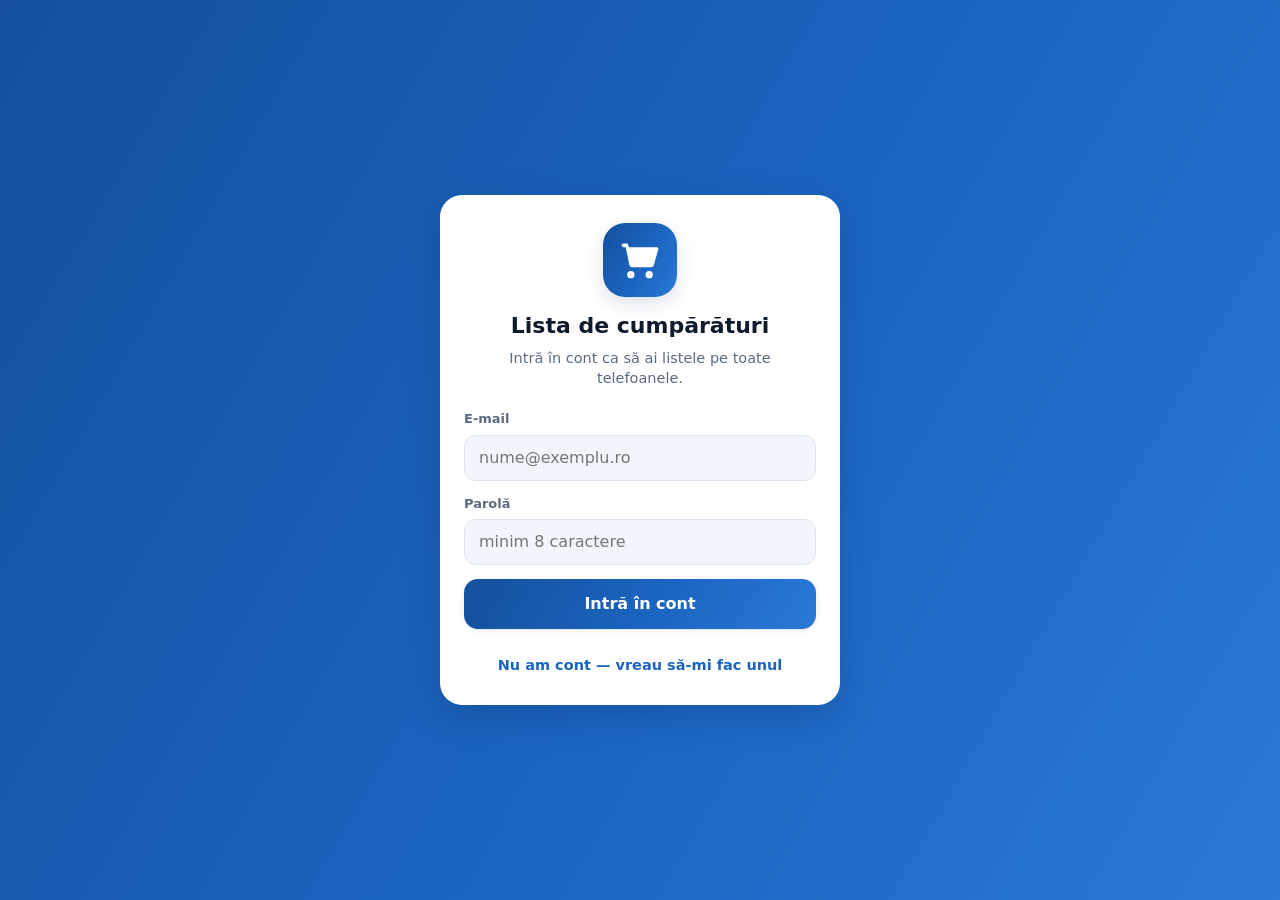
==== app/index.html @ b2708e88 "Aplicatia Lista de cumparaturi (PWA + API PHP) Liste partajate cu cont, cautare globala, undo/redo, " ====
<!DOCTYPE html>
<html lang="ro" data-theme="auto">
<head>
<meta charset="utf-8">
<meta name="viewport" content="width=device-width, initial-scale=1, viewport-fit=cover, maximum-scale=5">
<meta name="theme-color" content="#0D47A1">
<meta name="description" content="Lista de cumparaturi - liste partajate, cautare, undo, functioneaza si offline.">
<title>Lista de cumpărături</title>
<link rel="manifest" href="manifest.webmanifest">
<link rel="icon" href="icons/icon.svg" type="image/svg+xml">
<link rel="apple-touch-icon" href="icons/icon-192.png">
<meta name="apple-mobile-web-app-capable" content="yes">
<meta name="apple-mobile-web-app-status-bar-style" content="black-translucent">
<link rel="stylesheet" href="css/styles.css">
</head>
<body>

<!-- ================= ECRAN AUTENTIFICARE ================= -->
<section id="auth" class="screen auth hidden">
  <div class="auth-card">
    <div class="auth-logo" aria-hidden="true">
      <svg viewBox="0 0 24 24" width="44" height="44"><path fill="currentColor" d="M7 18a2 2 0 1 0 .001 4.001A2 2 0 0 0 7 18zm10 0a2 2 0 1 0 .001 4.001A2 2 0 0 0 17 18zM3 3h2.2l.9 2H21a1 1 0 0 1 .96 1.28l-2.3 8A2 2 0 0 1 17.74 16H8.1a2 2 0 0 1-1.96-1.6L4.2 5H3a1 1 0 0 1 0-2z"/></svg>
    </div>
    <h1>Lista de cumpărături</h1>
    <p class="auth-sub" id="authSub">Intră în cont ca să ai listele pe toate telefoanele.</p>

    <form id="authForm" autocomplete="on">
      <label class="field" id="fieldName" hidden>
        <span>Nume</span>
        <input type="text" id="inName" autocomplete="name" placeholder="Cum te cheamă">
      </label>
      <label class="field">
        <span>E-mail</span>
        <input type="email" id="inEmail" autocomplete="username" required placeholder="nume@exemplu.ro">
      </label>
      <label class="field">
        <span>Parolă</span>
        <input type="password" id="inPass" autocomplete="current-password" required minlength="8" placeholder="minim 8 caractere">
      </label>
      <label class="field" id="fieldCode" hidden>
        <span>Cod de înregistrare</span>
        <input type="text" id="inCode" placeholder="dacă ți s-a cerut unul">
      </label>
      <p class="auth-error" id="authError" hidden></p>
      <button type="submit" class="btn-primary" id="authSubmit">Intră în cont</button>
    </form>

    <button type="button" class="btn-link" id="toggleMode">Nu am cont — vreau să-mi fac unul</button>
  </div>
</section>

<!-- ================= ECRAN LISTE ================= -->
<section id="screenLists" class="screen hidden">
  <header class="appbar">
    <div class="appbar-main">
      <h1 class="appbar-title">Listele mele</h1>
      <div class="appbar-actions">
        <button class="icon-btn" id="btnUndoLists" title="Anulează (Ctrl+Z)" hidden>
          <svg viewBox="0 0 24 24"><path fill="currentColor" d="M12.5 8c-2.65 0-5.05.99-6.9 2.6L2 7v9h9l-3.62-3.62A7.98 7.98 0 0 1 12.5 11c3.54 0 6.55 2.31 7.6 5.5l2.37-.78C21.08 11.53 17.15 8 12.5 8z"/></svg>
        </button>
        <button class="icon-btn" id="btnSearchLists" title="Caută">
          <svg viewBox="0 0 24 24"><path fill="currentColor" d="M15.5 14h-.79l-.28-.27A6.47 6.47 0 0 0 16 9.5 6.5 6.5 0 1 0 9.5 16c1.61 0 3.09-.59 4.23-1.57l.27.28v.79l5 4.99L20.49 19l-4.99-5zm-6 0C7.01 14 5 11.99 5 9.5S7.01 5 9.5 5 14 7.01 14 9.5 11.99 14 9.5 14z"/></svg>
        </button>
        <button class="icon-btn" id="btnMenuLists" title="Meniu">
          <svg viewBox="0 0 24 24"><path fill="currentColor" d="M12 8a2 2 0 1 0 0-4 2 2 0 0 0 0 4zm0 2a2 2 0 1 0 0 4 2 2 0 0 0 0-4zm0 6a2 2 0 1 0 0 4 2 2 0 0 0 0-4z"/></svg>
        </button>
      </div>
    </div>
    <div class="searchbar" id="searchbarLists" hidden>
      <svg viewBox="0 0 24 24" class="search-ico"><path fill="currentColor" d="M15.5 14h-.79l-.28-.27A6.47 6.47 0 0 0 16 9.5 6.5 6.5 0 1 0 9.5 16c1.61 0 3.09-.59 4.23-1.57l.27.28v.79l5 4.99L20.49 19l-4.99-5zm-6 0C7.01 14 5 11.99 5 9.5S7.01 5 9.5 5 14 7.01 14 9.5 11.99 14 9.5 14z"/></svg>
      <input type="search" id="qLists" placeholder="Caută în liste și produse..." autocomplete="off" enterkeyhint="search">
      <button class="icon-btn small" id="btnClearQLists" title="Șterge căutarea">
        <svg viewBox="0 0 24 24"><path fill="currentColor" d="M19 6.41 17.59 5 12 10.59 6.41 5 5 6.41 10.59 12 5 17.59 6.41 19 12 13.41 17.59 19 19 17.59 13.41 12z"/></svg>
      </button>
    </div>
  </header>

  <main class="content" id="listsContent">
    <div id="listsWrap" class="cards"></div>
    <div class="empty" id="listsEmpty" hidden>
      <svg viewBox="0 0 24 24" width="64" height="64"><path fill="currentColor" d="M19 3H5a2 2 0 0 0-2 2v14a2 2 0 0 0 2 2h14a2 2 0 0 0 2-2V5a2 2 0 0 0-2-2zm0 16H5V5h14v14zM7 12h10v2H7v-2zm0-4h10v2H7V8zm0 8h7v2H7v-2z"/></svg>
      <p>Nicio listă încă.<br>Apasă <b>+</b> ca să faci prima listă.</p>
    </div>
    <div id="listsSearchResults" class="search-results" hidden></div>
  </main>

  <button class="fab" id="fabAddList" title="Listă nouă">
    <svg viewBox="0 0 24 24"><path fill="currentColor" d="M19 13h-6v6h-2v-6H5v-2h6V5h2v6h6v2z"/></svg>
  </button>
</section>

<!-- ================= ECRAN ARTICOLE ================= -->
<section id="screenItems" class="screen hidden">
  <header class="appbar">
    <div class="appbar-main">
      <button class="icon-btn" id="btnBack" title="Înapoi">
        <svg viewBox="0 0 24 24"><path fill="currentColor" d="M20 11H7.83l5.59-5.59L12 4l-8 8 8 8 1.41-1.41L7.83 13H20v-2z"/></svg>
      </button>
      <h1 class="appbar-title" id="itemsTitle">Listă</h1>
      <div class="appbar-actions">
        <button class="icon-btn" id="btnUndoItems" title="Anulează (Ctrl+Z)" hidden>
          <svg viewBox="0 0 24 24"><path fill="currentColor" d="M12.5 8c-2.65 0-5.05.99-6.9 2.6L2 7v9h9l-3.62-3.62A7.98 7.98 0 0 1 12.5 11c3.54 0 6.55 2.31 7.6 5.5l2.37-.78C21.08 11.53 17.15 8 12.5 8z"/></svg>
        </button>
        <button class="icon-btn" id="btnSearchItems" title="Caută">
          <svg viewBox="0 0 24 24"><path fill="currentColor" d="M15.5 14h-.79l-.28-.27A6.47 6.47 0 0 0 16 9.5 6.5 6.5 0 1 0 9.5 16c1.61 0 3.09-.59 4.23-1.57l.27.28v.79l5 4.99L20.49 19l-4.99-5zm-6 0C7.01 14 5 11.99 5 9.5S7.01 5 9.5 5 14 7.01 14 9.5 11.99 14 9.5 14z"/></svg>
        </button>
        <button class="icon-btn" id="btnShare" title="Partajează lista">
          <svg viewBox="0 0 24 24"><path fill="currentColor" d="M18 16.08c-.76 0-1.44.3-1.96.77L8.91 12.7c.05-.23.09-.46.09-.7s-.04-.47-.09-.7l7.05-4.11c.54.5 1.25.81 2.04.81a3 3 0 1 0-3-3c0 .24.04.47.09.7L8.04 9.81A3 3 0 1 0 6 15c.79 0 1.5-.31 2.04-.81l7.12 4.16c-.05.21-.08.43-.08.65a2.92 2.92 0 1 0 2.92-2.92z"/></svg>
        </button>
        <button class="icon-btn" id="btnMenuItems" title="Meniu">
          <svg viewBox="0 0 24 24"><path fill="currentColor" d="M12 8a2 2 0 1 0 0-4 2 2 0 0 0 0 4zm0 2a2 2 0 1 0 0 4 2 2 0 0 0 0-4zm0 6a2 2 0 1 0 0 4 2 2 0 0 0 0-4z"/></svg>
        </button>
      </div>
    </div>
    <div class="progress-strip"><div class="progress-fill" id="progressFill"></div></div>
    <div class="searchbar" id="searchbarItems" hidden>
      <svg viewBox="0 0 24 24" class="search-ico"><path fill="currentColor" d="M15.5 14h-.79l-.28-.27A6.47 6.47 0 0 0 16 9.5 6.5 6.5 0 1 0 9.5 16c1.61 0 3.09-.59 4.23-1.57l.27.28v.79l5 4.99L20.49 19l-4.99-5zm-6 0C7.01 14 5 11.99 5 9.5S7.01 5 9.5 5 14 7.01 14 9.5 11.99 14 9.5 14z"/></svg>
      <input type="search" id="qItems" placeholder="Caută produs în listă..." autocomplete="off" enterkeyhint="search">
      <button class="icon-btn small" id="btnClearQItems" title="Șterge căutarea">
        <svg viewBox="0 0 24 24"><path fill="currentColor" d="M19 6.41 17.59 5 12 10.59 6.41 5 5 6.41 10.59 12 5 17.59 6.41 19 12 13.41 17.59 19 19 17.59 13.41 12z"/></svg>
      </button>
    </div>
  </header>

  <main class="content items-content" id="itemsContent">
    <div class="stats" id="itemsStats"></div>
    <div id="itemsWrap" class="items"></div>
    <div class="empty" id="itemsEmpty" hidden>
      <svg viewBox="0 0 24 24" width="64" height="64"><path fill="currentColor" d="M7 18a2 2 0 1 0 .001 4.001A2 2 0 0 0 7 18zm10 0a2 2 0 1 0 .001 4.001A2 2 0 0 0 17 18zM3 3h2.2l.9 2H21a1 1 0 0 1 .96 1.28l-2.3 8A2 2 0 0 1 17.74 16H8.1a2 2 0 0 1-1.96-1.6L4.2 5H3a1 1 0 0 1 0-2z"/></svg>
      <p>Lista e goală.<br>Scrie primul produs mai jos.</p>
    </div>
  </main>

  <div class="composer" id="composer">
    <div class="suggestions" id="suggestions" hidden></div>
    <div class="composer-row">
      <input type="text" id="newItem" placeholder="Scrie aici (ex: 2 kg cartofi)" autocomplete="off" enterkeyhint="done">
      <button class="icon-btn qty-btn" id="btnQty" title="Cantitate">
        <svg viewBox="0 0 24 24"><path fill="currentColor" d="M3 5h18v2H3V5zm0 6h12v2H3v-2zm0 6h8v2H3v-2z"/></svg>
      </button>
      <button class="add-btn" id="btnAdd" title="Adaugă">
        <svg viewBox="0 0 24 24"><path fill="currentColor" d="M19 13h-6v6h-2v-6H5v-2h6V5h2v6h6v2z"/></svg>
      </button>
    </div>
    <div class="qty-row" id="qtyRow" hidden>
      <input type="text" id="newQty" inputmode="decimal" placeholder="cant." maxlength="8">
      <div class="unit-chips" id="unitChips"></div>
    </div>
  </div>
</section>

<!-- ================= ELEMENTE COMUNE ================= -->
<div class="sheet-backdrop" id="sheetBackdrop" hidden></div>
<div class="sheet" id="sheet" hidden role="dialog" aria-modal="true"></div>

<div class="dialog-backdrop" id="dialogBackdrop" hidden></div>
<div class="dialog" id="dialog" hidden role="dialog" aria-modal="true"></div>

<div class="snackbar" id="snackbar" hidden>
  <span id="snackText"></span>
  <button id="snackAction" type="button">ANULEAZĂ</button>
</div>

<div class="sync-badge" id="syncBadge" hidden></div>

<script type="module" src="js/app.js"></script>
</body>
</html>
---- app/css/styles.css ----
/* =========================================================
   Lista de cumparaturi - tema albastra
   ========================================================= */

:root {
  --blue-50:  #EEF5FF;
  --blue-100: #DCEAFC;
  --blue-200: #BBD6F7;
  --blue-400: #4B92E8;
  --blue-500: #2979D6;
  --blue-600: #1B65C0;
  --blue-700: #14509D;
  --blue-900: #0B2E5C;

  --bg:        #F2F6FC;
  --surface:   #FFFFFF;
  --surface-2: #F7FAFF;
  --card:      #FFFFFF;
  --card-tint: linear-gradient(135deg, #FFFFFF 0%, #EEF5FF 100%);
  --text:      #0E1B2C;
  --text-dim:  #5A6B80;
  --text-mute: #8494A7;
  --line:      #DDE7F3;
  --primary:   var(--blue-600);
  --primary-ink: #FFFFFF;
  --bar:       linear-gradient(120deg, #14509D 0%, #1B65C0 55%, #2979D6 100%);
  --accent:    var(--blue-500);
  --danger:    #C8384A;
  --ok:        #1E8E63;
  --shadow-1:  0 1px 2px rgba(11, 46, 92, .08), 0 2px 8px rgba(11, 46, 92, .06);
  --shadow-2:  0 6px 18px rgba(11, 46, 92, .14);
  --shadow-3:  0 12px 34px rgba(11, 46, 92, .26);
  --radius:    14px;
  --tap:       46px;
  --safe-b:    env(safe-area-inset-bottom, 0px);
  --safe-t:    env(safe-area-inset-top, 0px);
}

[data-theme="dark"] {
  --bg:        #0A121D;
  --surface:   #101C2B;
  --surface-2: #16243A;
  --card:      #142234;
  --card-tint: linear-gradient(135deg, #16273C 0%, #101B29 100%);
  --text:      #E6EEF9;
  --text-dim:  #9DB0C7;
  --text-mute: #6D8098;
  --line:      #223349;
  --primary:   #3D8BEA;
  --primary-ink: #061423;
  --bar:       linear-gradient(120deg, #0B2E5C 0%, #123F7C 60%, #17529F 100%);
  --accent:    #4B92E8;
  --danger:    #E4697A;
  --ok:        #45BE90;
  --shadow-1:  0 1px 2px rgba(0, 0, 0, .3);
  --shadow-2:  0 6px 18px rgba(0, 0, 0, .45);
  --shadow-3:  0 12px 34px rgba(0, 0, 0, .6);
}

@media (prefers-color-scheme: dark) {
  [data-theme="auto"] {
    --bg:        #0A121D;
    --surface:   #101C2B;
    --card:      #142234;
    --card-tint: linear-gradient(135deg, #16273C 0%, #101B29 100%);
    --text:      #E6EEF9;
    --text-dim:  #9DB0C7;
    --text-mute: #6D8098;
    --line:      #223349;
    --primary:   #3D8BEA;
    --primary-ink: #061423;
    --bar:       linear-gradient(120deg, #0B2E5C 0%, #123F7C 60%, #17529F 100%);
    --accent:    #4B92E8;
    --danger:    #E4697A;
    --ok:        #45BE90;
    --shadow-1:  0 1px 2px rgba(0, 0, 0, .3);
    --shadow-2:  0 6px 18px rgba(0, 0, 0, .45);
    --shadow-3:  0 12px 34px rgba(0, 0, 0, .6);
  }
}

* { box-sizing: border-box; -webkit-tap-highlight-color: transparent; }

html, body {
  margin: 0; padding: 0;
  height: 100%;
  overscroll-behavior-y: none;
}

body {
  background: var(--bg);
  color: var(--text);
  font-family: system-ui, -apple-system, "Segoe UI", Roboto, "Helvetica Neue", Arial, sans-serif;
  font-size: 16px;
  line-height: 1.4;
}

.hidden { display: none !important; }
/* regulile de mai jos folosesc display:flex/grid, care ar invinge [hidden] */
[hidden] { display: none !important; }

button, input { font: inherit; color: inherit; }
button { cursor: pointer; border: none; background: none; }

/* ---------- ecrane ---------- */
.screen {
  position: fixed; inset: 0;
  display: flex; flex-direction: column;
  background: var(--bg);
}

.content {
  flex: 1;
  overflow-y: auto;
  -webkit-overflow-scrolling: touch;
  padding: 12px 12px calc(96px + var(--safe-b));
}

/* ---------- bara de sus ---------- */
.appbar {
  background: var(--bar);
  color: #fff;
  padding-top: var(--safe-t);
  box-shadow: var(--shadow-2);
  position: relative;
  z-index: 5;
}

.appbar-main {
  display: flex; align-items: center; gap: 4px;
  min-height: 58px;
  padding: 4px 6px 4px 14px;
}

.appbar-title {
  flex: 1;
  margin: 0;
  font-size: 20px; font-weight: 650;
  letter-spacing: .2px;
  white-space: nowrap; overflow: hidden; text-overflow: ellipsis;
}

#btnBack + .appbar-title { padding-left: 2px; }

.appbar-actions { display: flex; align-items: center; gap: 2px; }

.icon-btn {
  width: var(--tap); height: var(--tap);
  display: grid; place-items: center;
  border-radius: 50%;
  color: #fff;
  transition: background .15s;
}
.icon-btn:active { background: rgba(255,255,255,.2); }
.icon-btn svg { width: 24px; height: 24px; }
.icon-btn.small { width: 36px; height: 36px; }
.icon-btn.small svg { width: 20px; height: 20px; }

/* ---------- cautare ---------- */
.searchbar {
  display: flex; align-items: center; gap: 8px;
  padding: 0 10px 10px;
}
.searchbar .search-ico { width: 20px; height: 20px; opacity: .85; margin-left: 6px; }
.searchbar input {
  flex: 1;
  height: 42px;
  border: none; outline: none;
  border-radius: 21px;
  padding: 0 14px;
  background: rgba(255,255,255,.16);
  color: #fff;
}
.searchbar input::placeholder { color: rgba(255,255,255,.72); }
.searchbar input:focus { background: rgba(255,255,255,.24); }
.searchbar input::-webkit-search-cancel-button { display: none; }

/* ---------- bara de progres din bara de sus ---------- */
.progress-strip {
  height: 3px;
  background: rgba(255,255,255,.2);
}
.progress-fill {
  height: 100%; width: 0;
  background: #7FD1A8;
  transition: width .3s ease;
}

/* ---------- carduri liste ---------- */
.cards { display: flex; flex-direction: column; gap: 10px; }

.list-card {
  position: relative;
  display: flex; align-items: center; gap: 12px;
  background: var(--card-tint);
  border: 1px solid var(--line);
  border-left: 5px solid var(--c, var(--primary));
  border-radius: var(--radius);
  padding: 14px 6px 14px 14px;
  box-shadow: var(--shadow-1);
  touch-action: pan-y;
  transition: transform .12s, box-shadow .12s, opacity .2s;
}
.list-card:active { transform: scale(.995); }
.list-card.dragging {
  opacity: .92;
  box-shadow: var(--shadow-3);
  transform: scale(1.02);
  z-index: 3;
}
.list-card.placeholder { opacity: .25; }

.list-body { flex: 1; min-width: 0; }
.list-name {
  font-size: 18px; font-weight: 640;
  white-space: nowrap; overflow: hidden; text-overflow: ellipsis;
}
.list-meta {
  display: flex; align-items: center; gap: 8px;
  margin-top: 5px;
  font-size: 13px; color: var(--text-dim);
}
.list-bar {
  flex: 1; max-width: 130px; height: 5px;
  background: var(--line); border-radius: 3px; overflow: hidden;
}
.list-bar > i { display: block; height: 100%; background: var(--c, var(--primary)); border-radius: 3px; }
.badge-share {
  display: inline-flex; align-items: center; gap: 3px;
  padding: 1px 7px; border-radius: 10px;
  background: var(--blue-100); color: var(--blue-700);
  font-size: 12px; font-weight: 600;
}
[data-theme="dark"] .badge-share { background: #1B3355; color: #A9CCF7; }

.row-btn {
  width: 40px; height: 40px;
  display: grid; place-items: center;
  border-radius: 50%;
  color: var(--text-mute);
}
.row-btn:active { background: rgba(41,121,214,.12); }
.row-btn svg { width: 22px; height: 22px; }
.drag-handle { touch-action: none; cursor: grab; }

/* ---------- articole ---------- */
.items { display: flex; flex-direction: column; gap: 6px; }

.stats {
  display: flex; gap: 10px; align-items: baseline;
  padding: 2px 4px 10px;
  font-size: 13px; color: var(--text-dim);
}
.stats b { color: var(--text); font-weight: 640; }

.item {
  display: flex; align-items: center; gap: 10px;
  background: var(--card);
  border: 1px solid var(--line);
  border-radius: 12px;
  padding: 8px 4px 8px 10px;
  min-height: 54px;
  box-shadow: var(--shadow-1);
  touch-action: pan-y;
  transition: transform .12s, opacity .2s, background .2s;
}
.item.dragging { opacity: .95; box-shadow: var(--shadow-3); transform: scale(1.02); z-index: 3; }
.item.placeholder { opacity: .25; }
.item.done { background: var(--surface-2); border-style: dashed; }
[data-theme="dark"] .item.done { background: #0E1927; }

.check {
  width: 26px; height: 26px; flex: none;
  border: 2px solid var(--text-mute);
  border-radius: 7px;
  display: grid; place-items: center;
  transition: background .15s, border-color .15s, transform .1s;
}
.check:active { transform: scale(.9); }
.check svg { width: 18px; height: 18px; color: #fff; opacity: 0; transition: opacity .15s; }
.item.done .check { background: var(--primary); border-color: var(--primary); }
.item.done .check svg { opacity: 1; color: var(--primary-ink); }

.item-body { flex: 1; min-width: 0; }
.item-name { font-size: 16.5px; word-break: break-word; }
.item.done .item-name { text-decoration: line-through; color: var(--text-mute); }
.item-sub { font-size: 12.5px; color: var(--text-dim); margin-top: 2px; }

.qty-pill {
  flex: none;
  padding: 3px 9px;
  border-radius: 9px;
  background: var(--blue-100); color: var(--blue-700);
  font-size: 13px; font-weight: 640;
  white-space: nowrap;
}
[data-theme="dark"] .qty-pill { background: #1B3355; color: #A9CCF7; }
.item.done .qty-pill { background: transparent; color: var(--text-mute); }

mark {
  background: rgba(255, 196, 0, .38);
  color: inherit;
  border-radius: 3px;
  padding: 0 1px;
}
[data-theme="dark"] mark { background: rgba(255, 196, 0, .28); }

/* separator intre necumparate si cumparate */
.divider {
  display: flex; align-items: center; gap: 10px;
  margin: 14px 4px 6px;
  font-size: 12.5px; font-weight: 600; letter-spacing: .4px;
  color: var(--text-mute); text-transform: uppercase;
}
.divider::after { content: ""; flex: 1; height: 1px; background: var(--line); }

/* ---------- buton plutitor ---------- */
.fab {
  position: absolute;
  right: 18px; bottom: calc(20px + var(--safe-b));
  width: 60px; height: 60px;
  border-radius: 20px;
  background: var(--bar);
  color: #fff;
  display: grid; place-items: center;
  box-shadow: var(--shadow-3);
  transition: transform .12s;
}
.fab:active { transform: scale(.94); }
.fab svg { width: 30px; height: 30px; }

/* ---------- bara de adaugare ---------- */
.composer {
  background: var(--surface);
  border-top: 1px solid var(--line);
  padding: 8px 10px calc(8px + var(--safe-b));
  box-shadow: 0 -4px 18px rgba(11,46,92,.10);
}
.composer-row { display: flex; align-items: center; gap: 8px; }
.composer-row input {
  flex: 1;
  height: 46px;
  border: 1.5px solid var(--line);
  background: var(--bg);
  border-radius: 23px;
  padding: 0 16px;
  outline: none;
  transition: border-color .15s;
}
.composer-row input:focus { border-color: var(--primary); }
.composer .icon-btn { color: var(--text-dim); }
.composer .icon-btn.on { color: var(--primary); background: var(--blue-100); }
[data-theme="dark"] .composer .icon-btn.on { background: #1B3355; }

.add-btn {
  width: 46px; height: 46px; flex: none;
  border-radius: 50%;
  background: var(--bar);
  color: #fff;
  display: grid; place-items: center;
  box-shadow: var(--shadow-1);
}
.add-btn:active { transform: scale(.94); }
.add-btn svg { width: 26px; height: 26px; }

.qty-row { display: flex; align-items: center; gap: 8px; padding-top: 8px; }
.qty-row input {
  width: 74px; height: 38px;
  border: 1.5px solid var(--line);
  background: var(--bg);
  border-radius: 19px;
  padding: 0 12px; outline: none;
  text-align: center;
}
.unit-chips { display: flex; gap: 6px; overflow-x: auto; padding-bottom: 2px; }
.unit-chips::-webkit-scrollbar { display: none; }

.chip {
  flex: none;
  padding: 7px 13px;
  border-radius: 16px;
  background: var(--bg);
  border: 1px solid var(--line);
  color: var(--text-dim);
  font-size: 14px;
  white-space: nowrap;
}
.chip.on { background: var(--primary); border-color: var(--primary); color: var(--primary-ink); font-weight: 600; }

/* ---------- sugestii ---------- */
.suggestions {
  display: flex; gap: 6px;
  overflow-x: auto;
  padding: 2px 0 10px;
}
.suggestions::-webkit-scrollbar { display: none; }
.sug {
  flex: none;
  display: inline-flex; align-items: center; gap: 5px;
  padding: 7px 12px;
  border-radius: 16px;
  background: var(--blue-50);
  border: 1px solid var(--blue-200);
  color: var(--blue-700);
  font-size: 14px;
  white-space: nowrap;
}
[data-theme="dark"] .sug { background: #16283F; border-color: #24405F; color: #A9CCF7; }
.sug svg { width: 15px; height: 15px; opacity: .7; }

/* ---------- gol ---------- */
.empty {
  text-align: center;
  color: var(--text-mute);
  padding: 60px 20px;
}
.empty svg { opacity: .35; margin-bottom: 10px; }
.empty p { margin: 0; line-height: 1.7; }

/* ---------- rezultate cautare globala ---------- */
.search-results { display: flex; flex-direction: column; gap: 6px; }
.sr-group {
  margin-top: 12px;
  font-size: 12.5px; font-weight: 700; letter-spacing: .4px;
  text-transform: uppercase; color: var(--text-mute);
  padding: 0 4px;
}
.sr-item {
  display: flex; align-items: center; gap: 10px;
  background: var(--card);
  border: 1px solid var(--line);
  border-radius: 12px;
  padding: 11px 12px;
  box-shadow: var(--shadow-1);
}
.sr-item .sr-list { margin-left: auto; font-size: 12.5px; color: var(--text-dim); white-space: nowrap; }
.sr-item.done .sr-name { text-decoration: line-through; color: var(--text-mute); }

/* ---------- panou de jos (meniuri) ---------- */
.sheet-backdrop, .dialog-backdrop {
  position: fixed; inset: 0;
  background: rgba(6, 20, 38, .5);
  z-index: 40;
  animation: fade .18s ease;
}
@keyframes fade { from { opacity: 0 } to { opacity: 1 } }

.sheet {
  position: fixed;
  left: 0; right: 0; bottom: 0;
  z-index: 41;
  background: var(--surface);
  border-radius: 20px 20px 0 0;
  padding: 8px 0 calc(10px + var(--safe-b));
  box-shadow: var(--shadow-3);
  max-height: 82vh; overflow-y: auto;
  animation: up .22s cubic-bezier(.2,.8,.3,1);
}
@keyframes up { from { transform: translateY(100%) } to { transform: translateY(0) } }

.sheet-grip {
  width: 42px; height: 4px; border-radius: 2px;
  background: var(--line);
  margin: 4px auto 10px;
}
.sheet h2 {
  margin: 0; padding: 4px 20px 12px;
  font-size: 17px; font-weight: 650;
}
.sheet-item {
  display: flex; align-items: center; gap: 14px;
  width: 100%;
  padding: 14px 20px;
  text-align: left;
  font-size: 16px;
}
.sheet-item:active { background: var(--bg); }
.sheet-item svg { width: 22px; height: 22px; flex: none; color: var(--text-dim); }
.sheet-item.danger { color: var(--danger); }
.sheet-item.danger svg { color: var(--danger); }
.sheet-item.on { color: var(--primary); font-weight: 600; }
.sheet-item.on svg { color: var(--primary); }
.sheet-sep { height: 1px; background: var(--line); margin: 6px 0; }
.sheet-note { padding: 2px 20px 10px; font-size: 13px; color: var(--text-dim); }

/* ---------- dialog ---------- */
.dialog {
  position: fixed;
  left: 50%; top: 50%;
  transform: translate(-50%, -50%);
  width: min(94vw, 420px);
  z-index: 41;
  background: var(--surface);
  border-radius: 18px;
  padding: 20px;
  box-shadow: var(--shadow-3);
  animation: pop .18s cubic-bezier(.2,.8,.3,1);
}
@keyframes pop { from { transform: translate(-50%,-46%) scale(.96); opacity: 0 } to { transform: translate(-50%,-50%) scale(1); opacity: 1 } }

.dialog h2 { margin: 0 0 14px; font-size: 18px; font-weight: 650; }
.dialog p  { margin: 0 0 16px; color: var(--text-dim); }

.field { display: block; margin-bottom: 14px; }
.field > span {
  display: block;
  font-size: 13px; font-weight: 600; color: var(--text-dim);
  margin-bottom: 6px;
}
.field input, .dlg-input {
  width: 100%; height: 46px;
  border: 1.5px solid var(--line);
  background: var(--bg);
  border-radius: 12px;
  padding: 0 14px;
  outline: none;
}
.field input:focus, .dlg-input:focus { border-color: var(--primary); }

.color-picker { display: flex; gap: 10px; flex-wrap: wrap; margin: 4px 0 18px; }
.color-dot {
  width: 34px; height: 34px; border-radius: 50%;
  border: 3px solid transparent;
  transition: transform .12s;
}
.color-dot.on { border-color: var(--text); transform: scale(1.12); }

.dialog-actions { display: flex; justify-content: flex-end; gap: 8px; margin-top: 6px; }
.btn-text {
  padding: 11px 16px;
  border-radius: 10px;
  color: var(--primary); font-weight: 640;
}
.btn-text:active { background: var(--blue-50); }
[data-theme="dark"] .btn-text:active { background: #16283F; }
.btn-text.danger { color: var(--danger); }

.btn-primary {
  width: 100%; height: 50px;
  border-radius: 14px;
  background: var(--bar);
  color: #fff; font-weight: 650; font-size: 16px;
  box-shadow: var(--shadow-1);
}
.btn-primary:active { transform: scale(.99); }
.btn-primary[disabled] { opacity: .6; }

.btn-link {
  display: block; width: 100%;
  margin-top: 16px;
  padding: 10px;
  color: var(--primary); font-size: 14.5px; font-weight: 600;
  text-align: center;
}

.code-box {
  display: flex; align-items: center; justify-content: center; gap: 10px;
  margin: 6px 0 16px;
  padding: 16px;
  border: 2px dashed var(--blue-200);
  border-radius: 14px;
  background: var(--blue-50);
  font-size: 28px; font-weight: 700; letter-spacing: 3px;
  color: var(--blue-700);
}
[data-theme="dark"] .code-box { background: #16283F; border-color: #24405F; color: #A9CCF7; }

.member-row {
  display: flex; align-items: center; gap: 10px;
  padding: 10px 0;
  border-bottom: 1px solid var(--line);
}
.member-row:last-child { border-bottom: none; }
.avatar {
  width: 36px; height: 36px; border-radius: 50%;
  display: grid; place-items: center;
  background: var(--primary); color: var(--primary-ink);
  font-weight: 700;
}
.member-info { flex: 1; min-width: 0; }
.member-info small { display: block; color: var(--text-dim); font-size: 12.5px; }

/* ---------- autentificare ---------- */
.auth {
  align-items: center; justify-content: center;
  padding: 20px;
  background: var(--bar);
}
.auth-card {
  width: min(100%, 400px);
  background: var(--surface);
  border-radius: 22px;
  padding: 28px 24px 20px;
  box-shadow: var(--shadow-3);
  max-height: 92vh; overflow-y: auto;
}
.auth-logo {
  width: 74px; height: 74px;
  margin: 0 auto 14px;
  border-radius: 22px;
  display: grid; place-items: center;
  background: var(--bar); color: #fff;
  box-shadow: var(--shadow-2);
}
.auth-card h1 { margin: 0 0 6px; font-size: 22px; text-align: center; font-weight: 680; }
.auth-sub { margin: 0 0 22px; text-align: center; color: var(--text-dim); font-size: 14.5px; }
.auth-error {
  margin: 0 0 12px;
  padding: 10px 12px;
  border-radius: 10px;
  background: rgba(200,56,74,.12);
  color: var(--danger);
  font-size: 14px;
}

/* ---------- notificare cu anulare ---------- */
.snackbar {
  position: fixed;
  left: 12px; right: 12px;
  bottom: calc(14px + var(--safe-b) + var(--snack-lift, 0px));
  z-index: 50;
  display: flex; align-items: center; gap: 12px;
  padding: 13px 10px 13px 16px;
  border-radius: 14px;
  background: #0E2440;
  color: #EAF2FF;
  box-shadow: var(--shadow-3);
  animation: up .2s cubic-bezier(.2,.8,.3,1);
}
[data-theme="dark"] .snackbar { background: #1D3350; }
.snackbar span { flex: 1; font-size: 14.5px; }
.snackbar button {
  padding: 8px 12px;
  border-radius: 9px;
  color: #8CC2FF;
  font-weight: 700; font-size: 14px; letter-spacing: .3px;
}
.snackbar button:active { background: rgba(140,194,255,.16); }

/* ---------- indicator sincronizare ---------- */
.sync-badge {
  position: fixed;
  left: 50%; transform: translateX(-50%);
  top: calc(var(--safe-t) + 68px);
  z-index: 60;
  padding: 6px 14px;
  border-radius: 14px;
  background: rgba(14, 36, 64, .92);
  color: #DCEAFC;
  font-size: 13px;
  box-shadow: var(--shadow-2);
  animation: fade .2s;
}
.sync-badge.err { background: rgba(160, 40, 55, .95); color: #FFE3E7; }

/* ---------- ecrane late (tableta / desktop) ---------- */
@media (min-width: 720px) {
  .content { padding-left: max(12px, calc(50vw - 350px)); padding-right: max(12px, calc(50vw - 350px)); }
  .composer { padding-left: max(10px, calc(50vw - 352px)); padding-right: max(10px, calc(50vw - 352px)); }
  .appbar-main { padding-left: max(14px, calc(50vw - 348px)); padding-right: max(6px, calc(50vw - 356px)); }
  .snackbar { left: 50%; transform: translateX(-50%); width: min(560px, 94vw); right: auto; }
  .fab { right: max(18px, calc(50vw - 348px)); }
}

@media (prefers-reduced-motion: reduce) {
  * { animation-duration: .01ms !important; transition-duration: .01ms !important; }
}
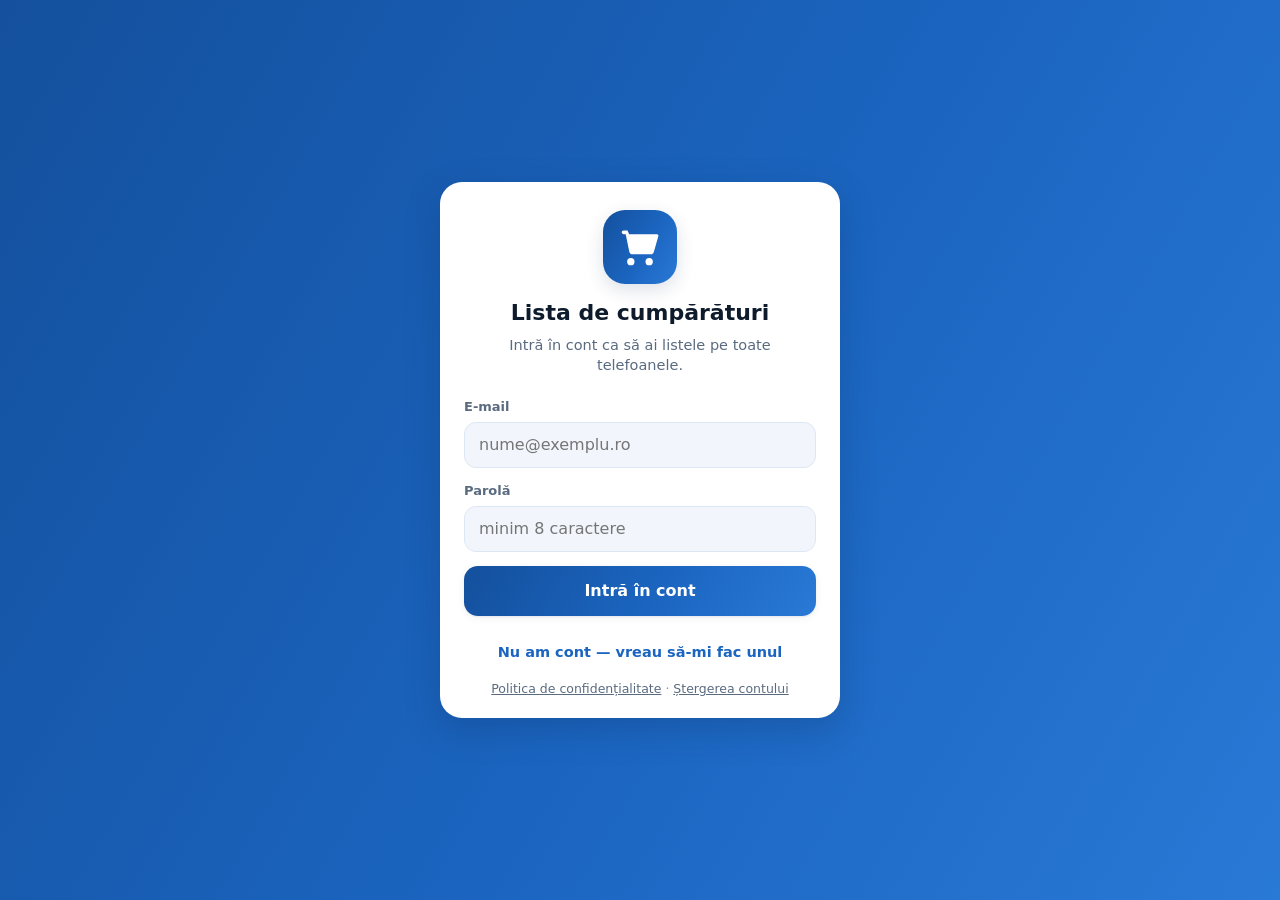
==== commit 40fd7c59: "Google Play: stergerea contului, confidentialitate, assetlinks; Firefox (1.5.0) Etapa 2 - stergerea " ====
--- a/app/index.html
+++ b/app/index.html
@@ -46,6 +46,7 @@
     </form>
 
     <button type="button" class="btn-link" id="toggleMode">Nu am cont — vreau să-mi fac unul</button>
+    <p class="auth-legal"><a href="confidentialitate.html" target="_blank" rel="noopener">Politica de confidențialitate</a> · <a href="sterge-cont.html" target="_blank" rel="noopener">Ștergerea contului</a></p>
   </div>
 </section>
 
@@ -103,6 +104,9 @@
         </button>
         <button class="icon-btn" id="btnSearchItems" title="Caută">
           <svg viewBox="0 0 24 24"><path fill="currentColor" d="M15.5 14h-.79l-.28-.27A6.47 6.47 0 0 0 16 9.5 6.5 6.5 0 1 0 9.5 16c1.61 0 3.09-.59 4.23-1.57l.27.28v.79l5 4.99L20.49 19l-4.99-5zm-6 0C7.01 14 5 11.99 5 9.5S7.01 5 9.5 5 14 7.01 14 9.5 11.99 14 9.5 14z"/></svg>
+        </button>
+        <button class="icon-btn" id="btnCardList" title="Cardul de fidelitate" hidden>
+          <svg viewBox="0 0 24 24"><path fill="currentColor" d="M20 4H4a2 2 0 0 0-2 2v12a2 2 0 0 0 2 2h16a2 2 0 0 0 2-2V6a2 2 0 0 0-2-2zm0 14H4v-6h16v6zm0-10H4V6h16v2z"/></svg>
         </button>
         <button class="icon-btn" id="btnShare" title="Partajează lista">
           <svg viewBox="0 0 24 24"><path fill="currentColor" d="M18 16.08c-.76 0-1.44.3-1.96.77L8.91 12.7c.05-.23.09-.46.09-.7s-.04-.47-.09-.7l7.05-4.11c.54.5 1.25.81 2.04.81a3 3 0 1 0-3-3c0 .24.04.47.09.7L8.04 9.81A3 3 0 1 0 6 15c.79 0 1.5-.31 2.04-.81l7.12 4.16c-.05.21-.08.43-.08.65a2.92 2.92 0 1 0 2.92-2.92z"/></svg>
@@ -149,6 +153,90 @@
   </div>
 </section>
 
+<!-- ================= ECRAN CARDURI ================= -->
+<section id="screenCards" class="screen hidden">
+  <header class="appbar">
+    <div class="appbar-main">
+      <h1 class="appbar-title">Carduri de fidelitate</h1>
+      <div class="appbar-actions">
+        <button class="icon-btn" id="btnUndoCards" title="Anulează (Ctrl+Z)" hidden>
+          <svg viewBox="0 0 24 24"><path fill="currentColor" d="M12.5 8c-2.65 0-5.05.99-6.9 2.6L2 7v9h9l-3.62-3.62A7.98 7.98 0 0 1 12.5 11c3.54 0 6.55 2.31 7.6 5.5l2.37-.78C21.08 11.53 17.15 8 12.5 8z"/></svg>
+        </button>
+        <button class="icon-btn" id="btnSearchCards" title="Caută">
+          <svg viewBox="0 0 24 24"><path fill="currentColor" d="M15.5 14h-.79l-.28-.27A6.47 6.47 0 0 0 16 9.5 6.5 6.5 0 1 0 9.5 16c1.61 0 3.09-.59 4.23-1.57l.27.28v.79l5 4.99L20.49 19l-4.99-5zm-6 0C7.01 14 5 11.99 5 9.5S7.01 5 9.5 5 14 7.01 14 9.5 11.99 14 9.5 14z"/></svg>
+        </button>
+        <button class="icon-btn" id="btnMenuCards" title="Meniu">
+          <svg viewBox="0 0 24 24"><path fill="currentColor" d="M12 8a2 2 0 1 0 0-4 2 2 0 0 0 0 4zm0 2a2 2 0 1 0 0 4 2 2 0 0 0 0-4zm0 6a2 2 0 1 0 0 4 2 2 0 0 0 0-4z"/></svg>
+        </button>
+      </div>
+    </div>
+    <div class="searchbar" id="searchbarCards" hidden>
+      <svg class="search-ico" viewBox="0 0 24 24"><path fill="currentColor" d="M15.5 14h-.79l-.28-.27A6.47 6.47 0 0 0 16 9.5 6.5 6.5 0 1 0 9.5 16c1.61 0 3.09-.59 4.23-1.57l.27.28v.79l5 4.99L20.49 19l-4.99-5zm-6 0C7.01 14 5 11.99 5 9.5S7.01 5 9.5 5 14 7.01 14 9.5 11.99 14 9.5 14z"/></svg>
+      <input type="search" id="qCards" placeholder="Caută card, magazin sau număr..." autocomplete="off" enterkeyhint="search">
+      <button class="icon-btn small" id="btnClearQCards" title="Șterge căutarea">
+        <svg viewBox="0 0 24 24"><path fill="currentColor" d="M19 6.41 17.59 5 12 10.59 6.41 5 5 6.41 10.59 12 5 17.59 6.41 19 12 13.41 17.59 19 19 17.59 13.41 12z"/></svg>
+      </button>
+    </div>
+  </header>
+
+  <main class="content cards-content" id="cardsContent">
+    <div class="sectiune-titlu" id="cardsFrecventeTitlu" hidden>Folosite des</div>
+    <div class="card-cercuri" id="cardsFrecvente" hidden></div>
+    <div class="cards-head" id="cardsHead" hidden>
+      <h2 id="cardsCount"></h2>
+      <button type="button" class="link-sort" id="btnSortCards">Sortează după</button>
+    </div>
+    <div class="card-grila" id="cardsGrid"></div>
+    <div class="empty" id="cardsEmpty" hidden>
+      <svg width="64" height="64" viewBox="0 0 24 24"><path fill="currentColor" d="M20 4H4a2 2 0 0 0-2 2v12a2 2 0 0 0 2 2h16a2 2 0 0 0 2-2V6a2 2 0 0 0-2-2zm0 14H4v-6h16v6zm0-10H4V6h16v2z"/></svg>
+      <p>Niciun card de fidelitate încă.<br>Apasă <b>+</b> și scanează codul de pe card.</p>
+    </div>
+    <div class="empty" id="cardsNimic" hidden><p>Niciun card nu se potrivește căutării.</p></div>
+  </main>
+
+  <button class="fab" id="fabAddCard" title="Card nou">
+    <svg viewBox="0 0 24 24"><path fill="currentColor" d="M19 13h-6v6h-2v-6H5v-2h6V5h2v6h6v2z"/></svg>
+  </button>
+</section>
+
+<!-- ================= ECRAN CARD DESCHIS ================= -->
+<section id="screenCard" class="screen hidden">
+  <header class="appbar">
+    <div class="appbar-main">
+      <button class="icon-btn" id="btnBackCard" title="Înapoi">
+        <svg viewBox="0 0 24 24"><path fill="currentColor" d="M20 11H7.83l5.59-5.59L12 4l-8 8 8 8 1.41-1.41L7.83 13H20v-2z"/></svg>
+      </button>
+      <h1 class="appbar-title" id="cardTitle">Card</h1>
+      <div class="appbar-actions">
+        <button class="icon-btn" id="btnUndoCard" title="Anulează (Ctrl+Z)" hidden>
+          <svg viewBox="0 0 24 24"><path fill="currentColor" d="M12.5 8c-2.65 0-5.05.99-6.9 2.6L2 7v9h9l-3.62-3.62A7.98 7.98 0 0 1 12.5 11c3.54 0 6.55 2.31 7.6 5.5l2.37-.78C21.08 11.53 17.15 8 12.5 8z"/></svg>
+        </button>
+        <button class="icon-btn" id="btnShareCard" title="Partajează cardul">
+          <svg viewBox="0 0 24 24"><path fill="currentColor" d="M18 16.08c-.76 0-1.44.3-1.96.77L8.91 12.7c.05-.23.09-.46.09-.7s-.04-.47-.09-.7l7.05-4.11c.54.5 1.25.81 2.04.81a3 3 0 1 0-3-3c0 .24.04.47.09.7L8.04 9.81A3 3 0 1 0 6 15c.79 0 1.5-.31 2.04-.81l7.12 4.16c-.05.21-.08.43-.08.65a2.92 2.92 0 1 0 2.92-2.92z"/></svg>
+        </button>
+      </div>
+    </div>
+  </header>
+  <main class="content card-content" id="cardContent">
+    <div class="lc" id="cardView"></div>
+    <div id="cardExtra"></div>
+    <h2 class="gest-titlu">Gestionează</h2>
+    <div class="gest-lista" id="cardManage"></div>
+  </main>
+</section>
+
+<!-- ================= BARA DE JOS ================= -->
+<nav class="tabbar" id="tabbar" hidden>
+  <button type="button" class="tab" id="tabLists" data-tab="lists">
+    <svg viewBox="0 0 24 24"><path fill="currentColor" d="M3 13h2v-2H3v2zm0 4h2v-2H3v2zm0-8h2V7H3v2zm4 4h14v-2H7v2zm0 4h14v-2H7v2zM7 7v2h14V7H7z"/></svg>
+    <span>Liste</span>
+  </button>
+  <button type="button" class="tab" id="tabCards" data-tab="cards">
+    <svg viewBox="0 0 24 24"><path fill="currentColor" d="M20 4H4a2 2 0 0 0-2 2v12a2 2 0 0 0 2 2h16a2 2 0 0 0 2-2V6a2 2 0 0 0-2-2zm0 14H4v-6h16v6zm0-10H4V6h16v2z"/></svg>
+    <span>Carduri</span>
+  </button>
+</nav>
+
 <!-- ================= ELEMENTE COMUNE ================= -->
 <div class="sheet-backdrop" id="sheetBackdrop" hidden></div>
 <div class="sheet" id="sheet" hidden role="dialog" aria-modal="true"></div>
--- a/app/css/styles.css
+++ b/app/css/styles.css
@@ -99,7 +99,7 @@
 /* regulile de mai jos folosesc display:flex/grid, care ar invinge [hidden] */
 [hidden] { display: none !important; }
 
-button, input { font: inherit; color: inherit; }
+button, input, select, textarea { font: inherit; color: inherit; }
 button { cursor: pointer; border: none; background: none; }
 
 /* ---------- ecrane ---------- */
@@ -637,6 +637,28 @@
 }
 .snackbar button:active { background: rgba(140,194,255,.16); }
 
+/* ---------- tragere in jos pentru improspatare ---------- */
+.ptr {
+  position: absolute;
+  left: 50%; top: 0;
+  width: 38px; height: 38px;
+  margin-left: -19px;
+  border-radius: 50%;
+  background: var(--surface);
+  box-shadow: var(--shadow-2);
+  display: grid; place-items: center;
+  color: var(--primary);
+  z-index: 4;
+  pointer-events: none;
+  opacity: 0;
+  transform: translateY(-48px);
+}
+.ptr svg { width: 20px; height: 20px; transition: transform .18s; }
+.ptr.gata { color: var(--ok); }
+.ptr.gata svg { transform: rotate(180deg); }
+.ptr.lucreaza svg { animation: invarte .9s linear infinite; }
+@keyframes invarte { to { transform: rotate(360deg); } }
+
 /* ---------- indicator sincronizare ---------- */
 .sync-badge {
   position: fixed;
@@ -665,3 +687,421 @@
 @media (prefers-reduced-motion: reduce) {
   * { animation-duration: .01ms !important; transition-duration: .01ms !important; }
 }
+
+/* =========================================================
+   CARDURI DE FIDELITATE
+   ========================================================= */
+
+/* ---------- bara de jos ---------- */
+.tabbar {
+  position: fixed;
+  left: 0; right: 0; bottom: 0;
+  z-index: 20;
+  display: flex;
+  background: var(--surface);
+  border-top: 1px solid var(--line);
+  padding-bottom: var(--safe-b);
+  box-shadow: 0 -4px 18px rgba(11,46,92,.08);
+}
+.tab {
+  flex: 1;
+  display: flex; flex-direction: column; align-items: center; gap: 2px;
+  padding: 7px 0 8px;
+  color: var(--text-mute);
+  font-size: 12.5px; font-weight: 600;
+}
+.tab svg { width: 24px; height: 24px; }
+.tab.on { color: var(--primary); }
+.tab.on svg { background: var(--blue-100); border-radius: 12px; padding: 2px 16px; width: 56px; box-sizing: border-box; }
+[data-theme="dark"] .tab.on svg { background: #1B3355; }
+
+body.cu-tabbar .content { padding-bottom: calc(150px + var(--safe-b)); }
+body.cu-tabbar .fab { bottom: calc(82px + var(--safe-b)); }
+
+/* ---------- grila ---------- */
+.sectiune-titlu {
+  margin: 4px 4px 8px;
+  font-size: 12.5px; font-weight: 700; letter-spacing: .4px;
+  text-transform: uppercase; color: var(--text-mute);
+}
+.card-cercuri {
+  display: flex; gap: 14px;
+  overflow-x: auto;
+  padding: 6px 6px 14px;
+  scrollbar-width: none;
+}
+.card-cercuri::-webkit-scrollbar { display: none; }
+.cerc-card {
+  flex: none;
+  width: 74px;
+  display: flex; flex-direction: column; align-items: center; gap: 6px;
+}
+.cerc {
+  width: 64px; height: 64px;
+  border-radius: 50%;
+  display: grid; place-items: center;
+  padding: 0 6px;
+  line-height: 1;
+  text-align: center;
+  white-space: nowrap;
+  box-shadow: 0 0 0 3px var(--bg), 0 0 0 5px var(--primary);
+  overflow: hidden;
+}
+.cerc-nume {
+  max-width: 74px;
+  font-size: 12.5px; color: var(--text-dim);
+  white-space: nowrap; overflow: hidden; text-overflow: ellipsis;
+}
+
+.cards-head {
+  display: flex; align-items: baseline; justify-content: space-between; gap: 10px;
+  margin: 4px 4px 12px;
+}
+.cards-head h2 { margin: 0; font-size: 18px; font-weight: 700; }
+.link-sort {
+  color: var(--primary);
+  font-size: 14px; font-weight: 600;
+  text-decoration: underline; text-underline-offset: 3px;
+  white-space: nowrap;
+}
+
+.card-grila {
+  display: grid;
+  grid-template-columns: repeat(2, minmax(0, 1fr));
+  gap: 12px;
+}
+@media (min-width: 560px) { .card-grila { grid-template-columns: repeat(3, minmax(0, 1fr)); } }
+
+.lcard {
+  position: relative;
+  display: block;
+  width: 100%;
+  text-align: left;
+  transition: transform .12s;
+}
+.lcard:active { transform: scale(.97); }
+.lcard-face {
+  aspect-ratio: 1.586 / 1;
+  width: 100%;
+  border-radius: 14px;
+  display: grid; place-items: center;
+  padding: 10px;
+  box-shadow: var(--shadow-1);
+  overflow: hidden;
+  position: relative;
+}
+.lcard-face::after {
+  content: "";
+  position: absolute; inset: 0;
+  background: linear-gradient(135deg, rgba(255,255,255,.16) 0%, rgba(255,255,255,0) 45%, rgba(0,0,0,.08) 100%);
+  pointer-events: none;
+}
+.lcard-label {
+  text-align: center;
+  line-height: 1.1;
+  word-break: break-word;
+  max-width: 100%;
+}
+.lcard-share {
+  position: absolute; top: 7px; right: 7px;
+  display: inline-flex; align-items: center; gap: 2px;
+  padding: 1px 6px;
+  border-radius: 9px;
+  background: rgba(0,0,0,.35); color: #fff;
+  font-size: 11px; font-weight: 700;
+}
+.lcard-share svg { width: 13px; height: 13px; }
+.lcard-sub { display: block; margin-top: 5px; font-size: 13px; color: var(--text-dim); }
+
+/* ---------- cardul deschis ---------- */
+.card-content { padding-top: 16px; }
+.lc {
+  border-radius: 22px;
+  overflow: hidden;
+  background: #FFFFFF;
+  box-shadow: var(--shadow-2);
+  border: 1px solid var(--line);
+}
+.lc-antet {
+  display: flex; align-items: center; gap: 10px;
+  padding: 16px 18px;
+  min-height: 64px;
+}
+.lc-nume { flex: 1; font-size: 21px; line-height: 1.15; }
+.lc-pill {
+  display: inline-flex; align-items: center; gap: 4px;
+  padding: 5px 10px;
+  border-radius: 14px;
+  background: rgba(0,0,0,.18);
+  font-size: 13px; font-weight: 600;
+}
+.lc-pill svg { width: 16px; height: 16px; }
+.lc-cod {
+  display: block; width: 100%;
+  padding: 18px 16px 16px;
+  background: #FFFFFF;
+  color: #111;
+  text-align: center;
+}
+.lc-desen { width: 100%; min-height: 90px; display: grid; place-items: center; }
+.lc-desen svg.cod-liniar { width: 100%; height: auto; max-height: 150px; }
+.lc-desen svg.cod-qr { width: min(230px, 70%); height: auto; }
+.lc-numar {
+  margin-top: 8px;
+  font-size: 22px; font-weight: 600;
+  letter-spacing: .06em;
+  font-variant-numeric: tabular-nums;
+  word-break: break-all;
+}
+.lc-farabare { display: grid; gap: 4px; padding: 14px 6px; color: #444; font-size: 14px; }
+.lc-farabare b { color: #111; font-size: 15px; }
+
+.lc-nota {
+  display: flex; gap: 10px; align-items: flex-start;
+  margin-top: 14px;
+  padding: 12px 14px;
+  border-radius: 14px;
+  background: var(--card);
+  border: 1px solid var(--line);
+  color: var(--text);
+  white-space: pre-wrap;
+}
+.lc-nota svg { width: 20px; height: 20px; flex: none; color: var(--text-mute); margin-top: 1px; }
+
+.gest-titlu { margin: 24px 4px 6px; font-size: 19px; font-weight: 750; }
+.gest-lista {
+  background: var(--card);
+  border: 1px solid var(--line);
+  border-radius: 16px;
+  overflow: hidden;
+}
+.gest {
+  display: flex; align-items: center; gap: 14px;
+  width: 100%;
+  padding: 15px 16px;
+  text-align: left;
+  border-bottom: 1px solid var(--line);
+}
+.gest:last-child { border-bottom: none; }
+.gest:active { background: var(--bg); }
+.gest svg { width: 22px; height: 22px; flex: none; color: var(--text-dim); }
+.gest-text { flex: 1; min-width: 0; font-size: 16px; }
+.gest-text small { display: block; color: var(--text-mute); font-size: 12.5px; margin-top: 1px; }
+.gest-sageata { color: var(--text-mute); font-size: 24px; line-height: 1; }
+.gest.danger, .gest.danger svg { color: var(--danger); }
+
+/* ---------- panouri pe tot ecranul ---------- */
+.panou {
+  position: fixed; inset: 0;
+  z-index: 45;
+  background: var(--bg);
+  display: flex; flex-direction: column;
+  animation: fade .15s ease;
+}
+.panou-antet {
+  display: flex; align-items: center; gap: 6px;
+  padding: calc(var(--safe-t) + 4px) 10px 4px 6px;
+  min-height: 58px;
+  background: var(--bar);
+  color: #fff;
+  box-shadow: var(--shadow-2);
+}
+.panou-antet h2 { margin: 0; font-size: 19px; font-weight: 650; flex: 1; white-space: nowrap; overflow: hidden; text-overflow: ellipsis; }
+.panou-corp {
+  flex: 1;
+  overflow-y: auto;
+  padding: 14px 14px 30px;
+}
+.panou-jos {
+  padding: 10px 14px calc(12px + var(--safe-b));
+  background: var(--surface);
+  border-top: 1px solid var(--line);
+}
+@media (min-width: 720px) {
+  .panou-corp, .panou-jos { padding-left: max(14px, calc(50vw - 330px)); padding-right: max(14px, calc(50vw - 330px)); }
+}
+.panou-cauta {
+  width: 100%; height: 46px;
+  border: 1.5px solid var(--line);
+  background: var(--surface);
+  border-radius: 23px;
+  padding: 0 18px;
+  outline: none;
+  margin-bottom: 12px;
+}
+.panou-cauta:focus { border-color: var(--primary); }
+
+.magazine { display: grid; grid-template-columns: repeat(auto-fill, minmax(150px, 1fr)); gap: 8px; }
+.mag-cat {
+  grid-column: 1 / -1;
+  margin: 12px 2px 2px;
+  font-size: 12.5px; font-weight: 700; letter-spacing: .4px;
+  text-transform: uppercase; color: var(--text-mute);
+}
+.magazin {
+  display: flex; align-items: center; gap: 10px;
+  padding: 8px 10px;
+  border-radius: 12px;
+  background: var(--card);
+  border: 1px solid var(--line);
+  text-align: left;
+  min-width: 0;
+}
+.magazin:active { transform: scale(.98); }
+.magazin.alt { grid-column: 1 / -1; flex-wrap: wrap; }
+.magazin.alt small { width: 100%; padding-left: 52px; margin-top: -8px; color: var(--text-mute); font-size: 12.5px; }
+.mag-culoare {
+  width: 46px; height: 30px; flex: none;
+  border-radius: 6px;
+  display: grid; place-items: center;
+  overflow: hidden;
+  padding: 0 3px;
+  line-height: 1;
+  text-align: center;
+  white-space: nowrap;
+}
+.mag-nume { font-size: 15px; font-weight: 600; white-space: nowrap; overflow: hidden; text-overflow: ellipsis; }
+
+/* formular */
+.form-card .field { margin-bottom: 14px; }
+.form-prev { max-width: 260px; margin: 4px auto 18px; }
+.form-card textarea.dlg-input { height: auto; padding: 10px 14px; resize: vertical; font: inherit; }
+.form-card select.dlg-input { appearance: auto; }
+.rand-input { display: flex; gap: 8px; }
+.rand-input .dlg-input { flex: 1; min-width: 0; font-variant-numeric: tabular-nums; letter-spacing: .03em; }
+.btn-inline {
+  width: 46px; height: 46px; flex: none;
+  border-radius: 12px;
+  background: var(--primary); color: var(--primary-ink);
+  display: grid; place-items: center;
+}
+.btn-inline svg { width: 22px; height: 22px; }
+.form-cod {
+  margin: -4px 0 14px;
+  padding: 10px 12px;
+  border-radius: 12px;
+  background: #FFFFFF;
+  border: 1px solid var(--line);
+  text-align: center;
+}
+.form-cod-desen svg.cod-liniar { width: 100%; height: auto; max-height: 90px; }
+.form-cod-desen svg.cod-qr { width: 130px; height: auto; }
+.form-cod-nu { color: #555; font-size: 13.5px; padding: 8px; }
+.form-eroare {
+  margin: -6px 0 14px;
+  padding: 9px 12px;
+  border-radius: 10px;
+  background: rgba(200,56,74,.12);
+  color: var(--danger);
+  font-size: 14px;
+}
+.color-dot.magazin-dot { position: relative; }
+.color-dot.magazin-dot::after {
+  content: "M";
+  position: absolute; inset: 0;
+  display: grid; place-items: center;
+  color: #fff; font-size: 12px; font-weight: 800;
+  text-shadow: 0 1px 2px rgba(0,0,0,.5);
+}
+
+/* scaner */
+.panou-scaner { background: #000; }
+.scan-video {
+  position: absolute; inset: 0;
+  width: 100%; height: 100%;
+  object-fit: cover;
+}
+.scan-cadru {
+  position: absolute;
+  left: 8%; right: 8%;
+  top: 50%; transform: translateY(-50%);
+  aspect-ratio: 1.6 / 1;
+  max-height: 46vh;
+  border-radius: 18px;
+  box-shadow: 0 0 0 100vmax rgba(0,0,0,.45);
+  outline: 3px solid rgba(255,255,255,.9);
+  overflow: hidden;
+}
+.scan-linie {
+  position: absolute; left: 6%; right: 6%; top: 50%;
+  height: 2px;
+  background: #FF4D5E;
+  box-shadow: 0 0 12px #FF4D5E;
+  animation: scan 1.8s ease-in-out infinite;
+}
+@keyframes scan { 0%, 100% { transform: translateY(-38px); } 50% { transform: translateY(38px); } }
+.scan-sus {
+  position: absolute; top: 0; left: 0; right: 0;
+  display: flex; align-items: center; gap: 8px;
+  padding: calc(var(--safe-t) + 8px) 12px 16px 6px;
+  background: linear-gradient(rgba(0,0,0,.6), rgba(0,0,0,0));
+  color: #fff;
+}
+.scan-mesaj { font-size: 15.5px; font-weight: 600; text-shadow: 0 1px 3px rgba(0,0,0,.6); }
+.scan-jos {
+  position: absolute; bottom: 0; left: 0; right: 0;
+  display: grid; gap: 10px; justify-items: center;
+  padding: 18px 18px calc(22px + var(--safe-b));
+  background: linear-gradient(rgba(0,0,0,0), rgba(0,0,0,.65));
+}
+.scan-eroare {
+  max-width: 460px;
+  padding: 12px 14px;
+  border-radius: 12px;
+  background: rgba(200,56,74,.92);
+  color: #fff;
+  font-size: 14.5px; text-align: center;
+}
+.btn-scan-manual {
+  padding: 13px 22px;
+  border-radius: 24px;
+  background: #FFFFFF;
+  color: #0E1B2C;
+  font-weight: 700; font-size: 15.5px;
+  box-shadow: var(--shadow-2);
+}
+
+/* cod pe tot ecranul */
+.panou-cod { background: #FFFFFF; color: #111; cursor: pointer; }
+.cod-mare {
+  position: absolute; inset: 0;
+  display: flex; flex-direction: column; align-items: center; justify-content: center;
+  gap: 14px;
+  padding: 24px;
+}
+.cod-mare-desen { width: 100%; display: grid; place-items: center; }
+.cod-mare-desen svg.cod-liniar { width: 100%; height: auto; }
+.cod-mare-desen svg.cod-qr { width: min(80vw, 80vh); height: auto; }
+.cod-mare-numar { font-size: 28px; font-weight: 700; letter-spacing: .08em; font-variant-numeric: tabular-nums; text-align: center; word-break: break-all; }
+/* in portret, codul liniar se roteste ca sa foloseasca lungimea ecranului */
+@media (orientation: portrait) {
+  .cod-mare.rotit {
+    inset: auto;
+    left: 50%; top: 50%;
+    width: 100vh; height: 100vw;
+    transform: translate(-50%, -50%) rotate(90deg);
+  }
+}
+.cod-mare-hint {
+  position: absolute; bottom: calc(14px + var(--safe-b)); left: 0; right: 0;
+  text-align: center; color: #888; font-size: 13px;
+}
+
+/* ---------- siglele magazinelor ---------- */
+img.sigla { display: block; object-fit: contain; pointer-events: none; user-select: none; }
+img.sigla.alb { filter: brightness(0) invert(1); }
+.lcard-face.cu-sigla img.sigla { width: 74%; height: 62%; }
+.lcard-face.mic.cu-sigla img.sigla { width: 80%; height: 70%; }
+.cerc.cu-sigla { padding: 0; }
+.cerc.cu-sigla img.sigla { width: 70%; height: 56%; }
+.mag-culoare.cu-sigla { padding: 3px 4px; }
+.mag-culoare.cu-sigla img.sigla { width: 38px; height: 24px; }
+.lc-antet.cu-sigla { min-height: 76px; padding: 12px 18px; }
+.lc-sigla { flex: 1; min-width: 0; height: 52px; display: flex; align-items: center; }
+.lc-sigla img.sigla { max-width: min(62%, 240px); height: 100%; object-position: left center; }
+.lc-subnume { font-size: 14px; font-weight: 600; opacity: .9; max-width: 40%; text-align: right; }
+
+/* ---------- linkuri legale pe ecranul de autentificare ---------- */
+.auth-legal { margin: 8px 0 0; text-align: center; font-size: 12.5px; color: var(--text-mute); }
+.auth-legal a { color: var(--text-dim); }
+
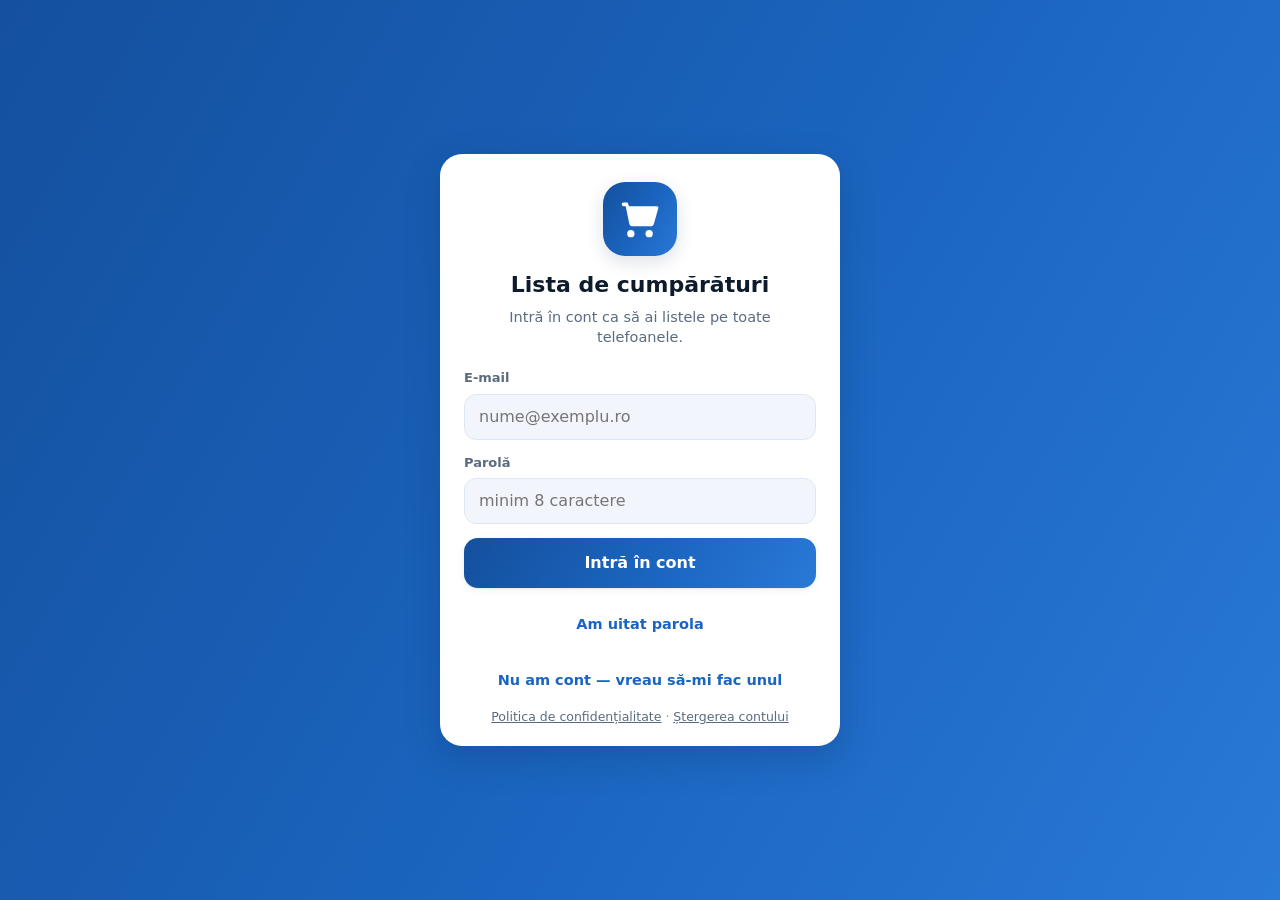
==== commit 65669c33: ""Am uitat parola" prin e-mail; fara cod de inregistrare (1.6.0) - auth.php?a=reset_cere trimite un l" ====
--- a/app/index.html
+++ b/app/index.html
@@ -2,7 +2,7 @@
 <html lang="ro" data-theme="auto">
 <head>
 <meta charset="utf-8">
-<meta name="viewport" content="width=device-width, initial-scale=1, viewport-fit=cover, maximum-scale=5">
+<meta name="viewport" content="width=device-width, initial-scale=1, viewport-fit=cover, maximum-scale=5, interactive-widget=resizes-content">
 <meta name="theme-color" content="#0D47A1">
 <meta name="description" content="Lista de cumparaturi - liste partajate, cautare, undo, functioneaza si offline.">
 <title>Lista de cumpărături</title>
@@ -37,14 +37,11 @@
         <span>Parolă</span>
         <input type="password" id="inPass" autocomplete="current-password" required minlength="8" placeholder="minim 8 caractere">
       </label>
-      <label class="field" id="fieldCode" hidden>
-        <span>Cod de înregistrare</span>
-        <input type="text" id="inCode" placeholder="dacă ți s-a cerut unul">
-      </label>
       <p class="auth-error" id="authError" hidden></p>
       <button type="submit" class="btn-primary" id="authSubmit">Intră în cont</button>
     </form>
 
+    <button type="button" class="btn-link" id="btnUitatParola">Am uitat parola</button>
     <button type="button" class="btn-link" id="toggleMode">Nu am cont — vreau să-mi fac unul</button>
     <p class="auth-legal"><a href="confidentialitate.html" target="_blank" rel="noopener">Politica de confidențialitate</a> · <a href="sterge-cont.html" target="_blank" rel="noopener">Ștergerea contului</a></p>
   </div>
--- a/app/css/styles.css
+++ b/app/css/styles.css
@@ -103,8 +103,12 @@
 button { cursor: pointer; border: none; background: none; }
 
 /* ---------- ecrane ---------- */
+/* --h-ecran = cat se vede efectiv (cand urca tastatura, mai putin).
+   Fara asta, pe telefon bara de sus iese din ecran si produsul cautat nu se vede. */
 .screen {
-  position: fixed; inset: 0;
+  position: fixed;
+  top: 0; left: 0; right: 0;
+  height: var(--h-ecran, 100%);
   display: flex; flex-direction: column;
   background: var(--bg);
 }
@@ -892,7 +896,9 @@
 
 /* ---------- panouri pe tot ecranul ---------- */
 .panou {
-  position: fixed; inset: 0;
+  position: fixed;
+  top: 0; left: 0; right: 0;
+  height: var(--h-ecran, 100%);
   z-index: 45;
   background: var(--bg);
   display: flex; flex-direction: column;
